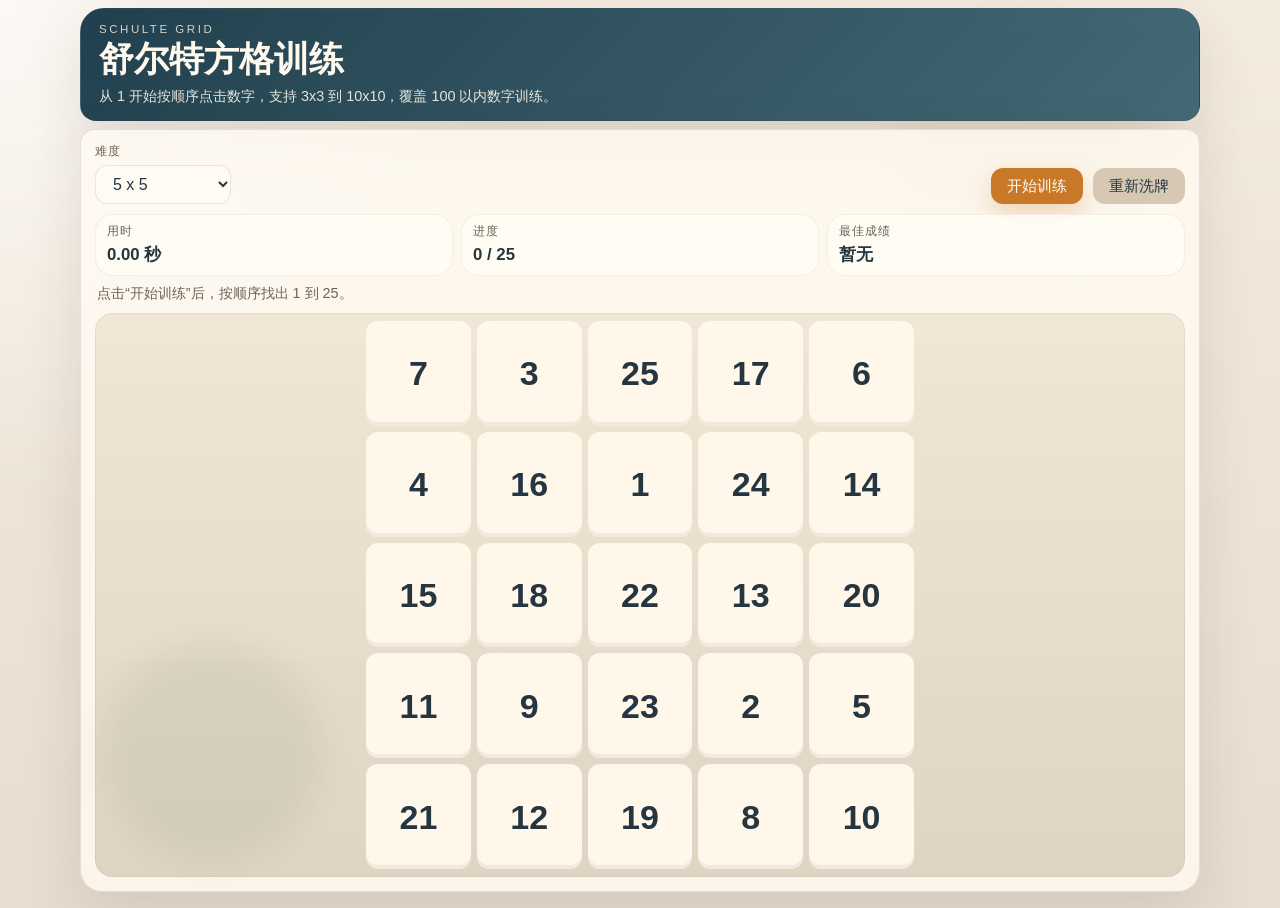
==== Web/index.html @ bafad573 "初始化" ====
<!DOCTYPE html>
<html lang="zh-CN">
<head>
  <meta charset="UTF-8">
  <meta name="viewport" content="width=device-width, initial-scale=1.0">
  <title>舒尔特方格训练</title>
  <link rel="stylesheet" href="./styles.css">
</head>
<body>
  <div class="app-shell">
    <header class="hero">
      <p class="eyebrow">Schulte Grid</p>
      <h1>舒尔特方格训练</h1>
      <p class="hero-copy">从 1 开始按顺序点击数字，支持 3x3 到 10x10，覆盖 100 以内数字训练。</p>
    </header>

    <main class="game-panel">
      <section class="toolbar" aria-label="游戏控制区">
        <label class="field">
          <span>难度</span>
          <select id="grid-size" aria-label="选择难度"></select>
        </label>

        <div class="actions">
          <button id="start-button" class="button primary" type="button">开始训练</button>
          <button id="shuffle-button" class="button secondary" type="button">重新洗牌</button>
        </div>
      </section>

      <section class="stats" aria-label="游戏信息">
        <article class="stat-card">
          <span class="stat-label">用时</span>
          <strong id="timer">0.00 秒</strong>
        </article>
        <article class="stat-card">
          <span class="stat-label">进度</span>
          <strong id="progress">0 / 25</strong>
        </article>
        <article class="stat-card">
          <span class="stat-label">最佳成绩</span>
          <strong id="best-time">暂无</strong>
        </article>
      </section>

      <p id="status" class="status-line">点击“开始训练”后，按顺序找出 1 到 25。</p>

      <section class="board-panel" aria-label="数字区域">
        <div id="board-shell" class="board-shell">
          <div id="board" class="board"></div>
        </div>
      </section>
    </main>
  </div>

  <script src="./app.js"></script>
</body>
</html>
---- Web/styles.css ----
:root {
  --bg-top: #f4ecdf;
  --bg-bottom: #e8ddd0;
  --panel: rgba(255, 250, 242, 0.82);
  --panel-border: rgba(92, 76, 62, 0.14);
  --accent: #c97827;
  --accent-dark: #ab621b;
  --secondary: #d7c8b4;
  --text: #263640;
  --muted: #6d6257;
  --button-bg: #fff7ea;
  --button-active: #efddba;
  --button-correct: #86ad76;
  --button-error: #cb665b;
  --shadow: 0 20px 60px rgba(60, 44, 28, 0.12);
  --radius-panel: 18px;
  --radius-control: 12px;
  --radius-cell: 12px;
}

* {
  box-sizing: border-box;
}

body {
  margin: 0;
  min-height: 100vh;
  overflow: hidden;
  font-family: "Trebuchet MS", "Microsoft YaHei UI", sans-serif;
  color: var(--text);
  background:
    radial-gradient(circle at top left, rgba(255, 255, 255, 0.72), transparent 32%),
    linear-gradient(180deg, var(--bg-top), var(--bg-bottom));
}

body::before,
body::after {
  content: "";
  position: fixed;
  inset: auto;
  border-radius: 999px;
  pointer-events: none;
  filter: blur(16px);
  opacity: 0.5;
}

body::before {
  width: 260px;
  height: 260px;
  top: 24px;
  right: 10vw;
  background: rgba(201, 120, 39, 0.14);
}

body::after {
  width: 220px;
  height: 220px;
  bottom: 36px;
  left: 8vw;
  background: rgba(24, 56, 71, 0.12);
}

.app-shell {
  width: min(1120px, calc(100vw - 24px));
  height: calc(100vh - 16px);
  min-height: calc(100vh - 16px);
  margin: 8px auto;
  display: flex;
  flex-direction: column;
}

.hero,
.game-panel {
  border: 1px solid var(--panel-border);
  background: var(--panel);
  backdrop-filter: blur(10px);
  box-shadow: var(--shadow);
}

.hero {
  padding: 14px 18px;
  border-radius: 24px 24px 16px 16px;
  background: linear-gradient(135deg, rgba(24, 56, 71, 0.96), rgba(53, 94, 109, 0.92));
  color: #fff8ed;
}

.eyebrow {
  margin: 0 0 6px;
  letter-spacing: 0.22em;
  text-transform: uppercase;
  font-size: 0.72rem;
  color: rgba(255, 243, 220, 0.82);
}

.hero h1 {
  margin: 0;
  font-size: clamp(1.6rem, 2.8vw, 2.2rem);
  line-height: 1.04;
}

.hero-copy {
  max-width: 760px;
  margin: 8px 0 0;
  font-size: 0.9rem;
  line-height: 1.45;
  color: rgba(255, 245, 230, 0.9);
}

.game-panel {
  flex: 1;
  min-height: 0;
  overflow: hidden;
  display: flex;
  flex-direction: column;
  margin-top: 8px;
  padding: 14px;
  border-radius: 14px 14px 22px 22px;
}

.toolbar {
  display: flex;
  align-items: end;
  justify-content: space-between;
  gap: 10px;
  flex-wrap: wrap;
}

.field {
  display: grid;
  gap: 6px;
}

.field span,
.stat-label {
  font-size: 0.72rem;
  letter-spacing: 0.08em;
  text-transform: uppercase;
  color: var(--muted);
}

select,
.button {
  border: 0;
  border-radius: var(--radius-control);
  font: inherit;
}

select {
  min-width: 136px;
  padding: 10px 14px;
  background: #fffaf2;
  color: var(--text);
  box-shadow: inset 0 0 0 1px rgba(92, 76, 62, 0.12);
}

.actions {
  display: flex;
  gap: 10px;
  flex-wrap: wrap;
}

.button {
  padding: 10px 16px;
  font-size: 0.92rem;
  line-height: 1.15;
  cursor: pointer;
  transition: transform 140ms ease, box-shadow 140ms ease, background-color 140ms ease;
}

.button:hover {
  transform: translateY(-1px);
}

.button:active {
  transform: translateY(1px);
}

.button.primary {
  background: var(--accent);
  color: #fffdf8;
  box-shadow: 0 10px 24px rgba(201, 120, 39, 0.26);
}

.button.primary:hover {
  background: var(--accent-dark);
}

.button.secondary {
  background: var(--secondary);
  color: var(--text);
}

.stats {
  display: grid;
  grid-template-columns: repeat(3, minmax(0, 1fr));
  gap: 8px;
  margin-top: 10px;
}

.stat-card {
  display: grid;
  gap: 6px;
  padding: 10px 12px;
  border-radius: var(--radius-panel);
  background: rgba(255, 252, 245, 0.92);
  box-shadow: inset 0 0 0 1px rgba(92, 76, 62, 0.08);
}

.stat-card strong {
  font-size: clamp(0.92rem, 1.7vw, 1.05rem);
  line-height: 1.2;
}

.status-line {
  margin: 8px 2px 10px;
  font-size: 0.9rem;
  line-height: 1.35;
  color: var(--muted);
}

.board-panel {
  flex: 1;
  min-height: 0;
  display: flex;
  align-items: center;
  justify-content: center;
  padding: 8px;
  border-radius: 18px;
  background: linear-gradient(180deg, rgba(239, 229, 211, 0.92), rgba(222, 211, 191, 0.96));
  box-shadow: inset 0 0 0 1px rgba(92, 76, 62, 0.08);
}

.board-shell {
  width: 100%;
  height: 100%;
  max-width: 100%;
  max-height: 100%;
}

.board {
  display: grid;
  width: 100%;
  height: 100%;
  gap: 6px;
}

.cell {
  border: 0;
  border-radius: var(--radius-cell);
  background: var(--button-bg);
  color: var(--text);
  font-family: "Aptos", "Microsoft YaHei UI", sans-serif;
  font-weight: 700;
  line-height: 1;
  box-shadow: inset 0 -4px 0 rgba(0, 0, 0, 0.05);
  cursor: pointer;
  transition: transform 120ms ease, background-color 120ms ease, color 120ms ease;
  animation: fade-up 260ms ease both;
  outline: none;
}

.cell:hover {
  transform: translateY(-1px);
  background: var(--button-active);
}

.cell:focus-visible {
  box-shadow: inset 0 -4px 0 rgba(0, 0, 0, 0.05), 0 0 0 3px rgba(24, 56, 71, 0.18);
}

.cell:disabled {
  cursor: default;
}

.cell.correct {
  background: var(--button-correct);
  color: #fffdf8;
}

.cell.wrong {
  background: var(--button-error);
  color: #fffdf8;
  animation: shake 180ms ease;
}

@keyframes fade-up {
  from {
    opacity: 0;
    transform: translateY(8px);
  }

  to {
    opacity: 1;
    transform: translateY(0);
  }
}

@keyframes shake {
  0% {
    transform: translateX(0);
  }

  25% {
    transform: translateX(-3px);
  }

  50% {
    transform: translateX(3px);
  }

  75% {
    transform: translateX(-2px);
  }

  100% {
    transform: translateX(0);
  }
}

@media (max-width: 860px) {
  .app-shell {
    width: min(100vw - 20px, 1120px);
    height: calc(100vh - 12px);
    min-height: calc(100vh - 12px);
    margin: 6px auto;
  }

  .hero,
  .game-panel {
    padding-left: 14px;
    padding-right: 14px;
  }
}

@media (max-width: 560px) {
  .toolbar,
  .actions {
    flex-direction: column;
    align-items: stretch;
  }

  .board {
    gap: 5px;
  }

  .cell {
    border-radius: 10px;
  }
}
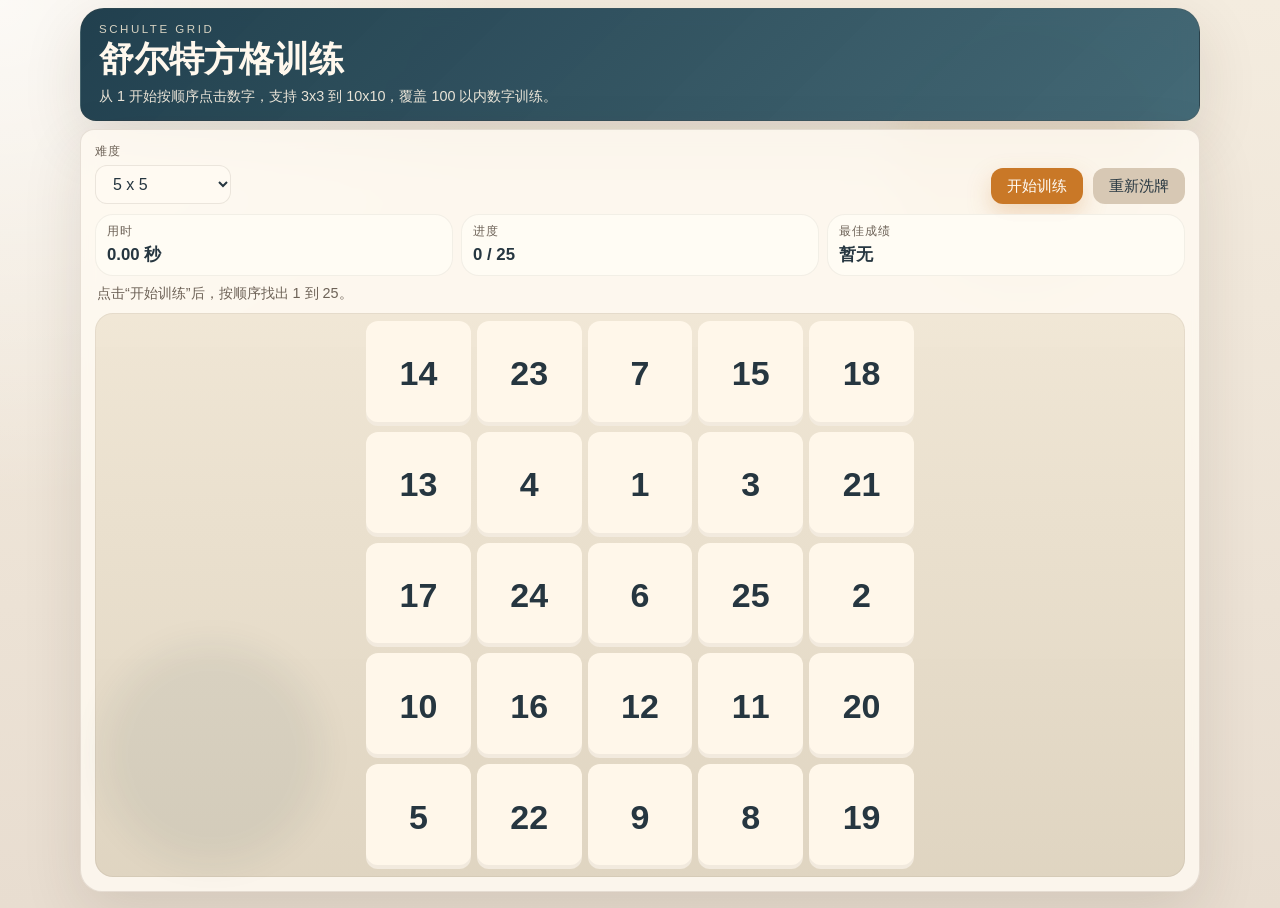
==== commit 5af6e429: "统一Web代码" ====
--- a/Web/index.html
+++ b/Web/index.html
@@ -3,55 +3,53 @@
 <head>
   <meta charset="UTF-8">
   <meta name="viewport" content="width=device-width, initial-scale=1.0">
-  <title>舒尔特方格训练</title>
-  <link rel="stylesheet" href="./styles.css">
+  <title>正在跳转到舒尔特方格训练</title>
+  <meta http-equiv="refresh" content="0; url=../docs/index.html">
+  <style>
+    body {
+      margin: 0;
+      min-height: 100vh;
+      display: grid;
+      place-items: center;
+      padding: 24px;
+      font-family: "Trebuchet MS", "Microsoft YaHei UI", sans-serif;
+      color: #263640;
+      background: linear-gradient(180deg, #f4ecdf, #e8ddd0);
+    }
+
+    main {
+      max-width: 560px;
+      padding: 28px;
+      border-radius: 18px;
+      background: rgba(255, 250, 242, 0.92);
+      box-shadow: 0 20px 60px rgba(60, 44, 28, 0.12);
+      text-align: center;
+    }
+
+    h1 {
+      margin: 0 0 12px;
+      font-size: 1.8rem;
+    }
+
+    p {
+      margin: 0;
+      line-height: 1.6;
+    }
+
+    a {
+      color: #ab621b;
+      font-weight: 700;
+    }
+  </style>
 </head>
 <body>
-  <div class="app-shell">
-    <header class="hero">
-      <p class="eyebrow">Schulte Grid</p>
-      <h1>舒尔特方格训练</h1>
-      <p class="hero-copy">从 1 开始按顺序点击数字，支持 3x3 到 10x10，覆盖 100 以内数字训练。</p>
-    </header>
-
-    <main class="game-panel">
-      <section class="toolbar" aria-label="游戏控制区">
-        <label class="field">
-          <span>难度</span>
-          <select id="grid-size" aria-label="选择难度"></select>
-        </label>
-
-        <div class="actions">
-          <button id="start-button" class="button primary" type="button">开始训练</button>
-          <button id="shuffle-button" class="button secondary" type="button">重新洗牌</button>
-        </div>
-      </section>
-
-      <section class="stats" aria-label="游戏信息">
-        <article class="stat-card">
-          <span class="stat-label">用时</span>
-          <strong id="timer">0.00 秒</strong>
-        </article>
-        <article class="stat-card">
-          <span class="stat-label">进度</span>
-          <strong id="progress">0 / 25</strong>
-        </article>
-        <article class="stat-card">
-          <span class="stat-label">最佳成绩</span>
-          <strong id="best-time">暂无</strong>
-        </article>
-      </section>
-
-      <p id="status" class="status-line">点击“开始训练”后，按顺序找出 1 到 25。</p>
-
-      <section class="board-panel" aria-label="数字区域">
-        <div id="board-shell" class="board-shell">
-          <div id="board" class="board"></div>
-        </div>
-      </section>
-    </main>
-  </div>
-
-  <script src="./app.js"></script>
+  <main>
+    <h1>正在跳转到舒尔特方格训练</h1>
+    <p>网页唯一来源已经切换到 <strong>docs/</strong>。</p>
+    <p>如果没有自动跳转，请点击 <a href="../docs/index.html">这里打开训练页面</a>。</p>
+  </main>
+  <script>
+    window.location.replace("../docs/index.html");
+  </script>
 </body>
 </html>
